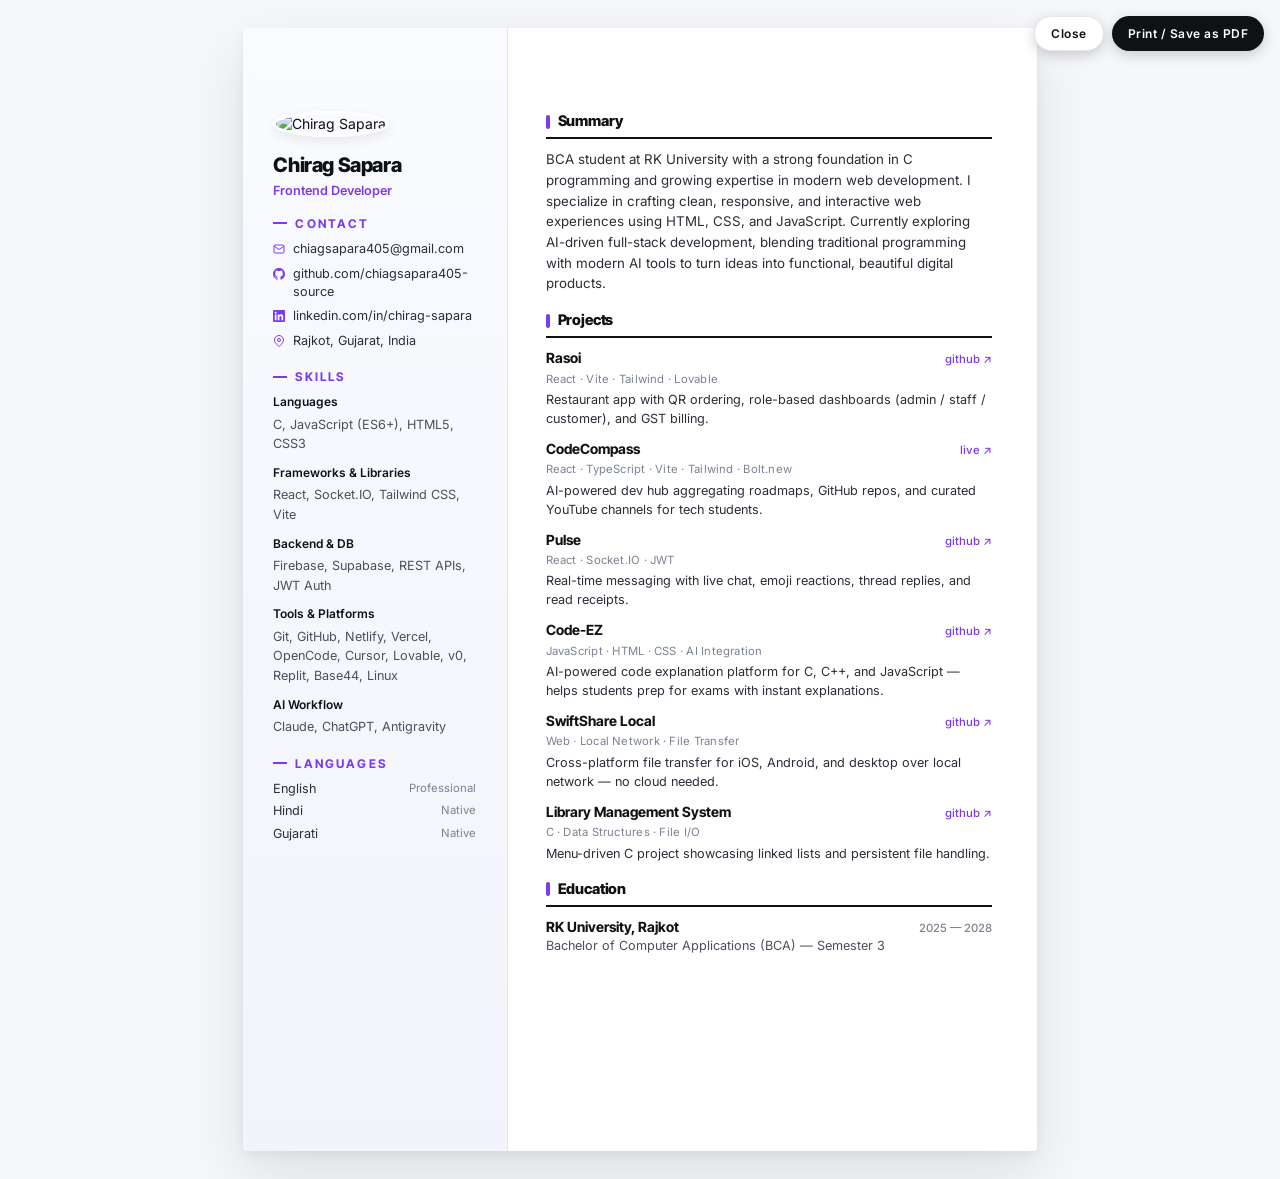
==== resume.html @ 9311c14d "Update resume: new PDF, add HTML resume, link in hero" ====
<!DOCTYPE html>
<html lang="en">
<head>
  <meta charset="UTF-8">
  <title>Chirag Sapara — Resume</title>
  <link href="https://fonts.googleapis.com/css2?family=Inter:wght@400;500;600;700;800&family=Inter+Tight:wght@600;700;800&display=swap" rel="stylesheet">
  <style>
    /* ==========================================
       SCREEN STYLES
       ========================================== */
    :root {
      --accent: #7c3aed;
      --accent-light: #a78bfa;
      --ink: #0f1115;
      --ink-2: #2a2e38;
      --ink-3: #4a5060;
      --muted: #7a8294;
      --line: #e4e6ec;
      --bg: #f6f7fb;
      --paper: #ffffff;
    }

    *, *::before, *::after {
      box-sizing: border-box;
      margin: 0;
      padding: 0;
    }

    html, body {
      font-family: 'Inter', system-ui, sans-serif;
      font-size: 10.5pt;
      line-height: 1.45;
      color: var(--ink);
      background: var(--bg);
      -webkit-font-smoothing: antialiased;
    }

    .toolbar {
      position: fixed;
      top: 16px;
      right: 16px;
      z-index: 10;
      display: flex;
      gap: 8px;
    }

    .toolbar button {
      background: var(--ink);
      color: #fff;
      border: none;
      padding: 9px 16px;
      border-radius: 999px;
      font: 600 12px 'Inter', sans-serif;
      letter-spacing: 0.04em;
      cursor: pointer;
      box-shadow: 0 4px 14px rgba(0,0,0,0.18);
      transition: transform 0.2s, background 0.2s;
    }
    .toolbar button:hover { background: var(--accent); transform: translateY(-1px); }
    .toolbar button.secondary { background: #fff; color: var(--ink); border: 1px solid var(--line); }

    /* The A4 page */
    .page {
      width: 210mm;
      min-height: 297mm;
      margin: 28px auto;
      background: var(--paper);
      display: grid;
      grid-template-columns: 70mm 1fr;
      box-shadow: 0 24px 60px rgba(15, 17, 21, 0.10), 0 4px 12px rgba(0,0,0,0.05);
      border-radius: 4px;
      overflow: hidden;
    }

    /* Sidebar */
    .sidebar {
      background: linear-gradient(180deg, #fafbff 0%, #f3f4fb 100%);
      padding: 22mm 8mm 18mm 8mm;
      border-right: 1px solid var(--line);
    }

    .main {
      padding: 22mm 12mm 18mm 10mm;
    }

    /* Sidebar blocks */
    .sb-block { margin-bottom: 18px; }
    .sb-block:last-child { margin-bottom: 0; }

    .sb-label {
      font-family: 'Inter Tight', 'Inter', sans-serif;
      font-size: 9pt;
      font-weight: 700;
      letter-spacing: 0.18em;
      text-transform: uppercase;
      color: var(--accent);
      margin-bottom: 8px;
      display: flex;
      align-items: center;
      gap: 8px;
    }
    .sb-label::before {
      content: '';
      width: 14px;
      height: 2px;
      background: var(--accent);
    }

    /* Contact */
    .avatar {
      width: 70px;
      height: 70px;
      border-radius: 50%;
      object-fit: cover;
      margin-bottom: 14px;
      border: 3px solid #fff;
      box-shadow: 0 4px 12px rgba(0,0,0,0.08);
    }
    .sb-name {
      font-family: 'Inter Tight', sans-serif;
      font-weight: 800;
      font-size: 15pt;
      letter-spacing: -0.02em;
      margin-bottom: 2px;
    }
    .sb-role {
      font-size: 9.5pt;
      color: var(--accent);
      font-weight: 600;
      margin-bottom: 14px;
    }

    .contact-list { list-style: none; }
    .contact-list li {
      display: flex;
      align-items: flex-start;
      gap: 8px;
      font-size: 9.5pt;
      margin-bottom: 7px;
      color: var(--ink-2);
      line-height: 1.4;
      word-break: break-word;
    }
    .contact-list svg {
      width: 12px;
      height: 12px;
      flex-shrink: 0;
      margin-top: 3px;
      color: var(--accent);
    }
    .contact-list a {
      color: var(--ink-2);
      text-decoration: none;
    }
    .contact-list a:hover { color: var(--accent); }

    /* Skill groups */
    .skill-group { margin-bottom: 10px; }
    .skill-group:last-child { margin-bottom: 0; }
    .skill-cat {
      font-size: 9pt;
      font-weight: 600;
      color: var(--ink);
      margin-bottom: 4px;
    }
    .skill-items {
      font-size: 9.5pt;
      color: var(--ink-3);
      line-height: 1.55;
    }

    /* Main blocks */
    .block { margin-bottom: 16px; }
    .block:last-child { margin-bottom: 0; }

    .block-label {
      font-family: 'Inter Tight', sans-serif;
      font-size: 11pt;
      font-weight: 800;
      letter-spacing: -0.01em;
      color: var(--ink);
      padding-bottom: 5px;
      border-bottom: 2px solid var(--ink);
      margin-bottom: 10px;
      display: flex;
      align-items: center;
      gap: 8px;
    }
    .block-label::before {
      content: '';
      width: 4px;
      height: 14px;
      background: var(--accent);
      border-radius: 2px;
    }

    .summary {
      font-size: 10pt;
      line-height: 1.55;
      color: var(--ink-2);
    }

    /* Projects */
    .project {
      margin-bottom: 11px;
    }
    .project:last-child { margin-bottom: 0; }

    .project-head {
      display: flex;
      justify-content: space-between;
      align-items: baseline;
      gap: 8px;
      margin-bottom: 2px;
    }
    .project-name {
      font-family: 'Inter Tight', sans-serif;
      font-weight: 700;
      font-size: 10.5pt;
      color: var(--ink);
    }
    .project-link {
      font-size: 8.5pt;
      color: var(--accent);
      text-decoration: none;
      font-weight: 500;
    }
    .project-stack {
      font-size: 8.5pt;
      color: var(--muted);
      margin-bottom: 3px;
      letter-spacing: 0.02em;
    }
    .project-desc {
      font-size: 9.5pt;
      color: var(--ink-2);
      line-height: 1.5;
    }
    .project-desc ul {
      list-style: none;
      padding: 0;
    }
    .project-desc li {
      padding-left: 12px;
      position: relative;
      margin-bottom: 1px;
    }
    .project-desc li::before {
      content: '▸';
      color: var(--accent);
      position: absolute;
      left: 0;
      top: 0;
      font-size: 9pt;
    }

    /* Education */
    .edu-item { margin-bottom: 8px; }
    .edu-item:last-child { margin-bottom: 0; }
    .edu-head {
      display: flex;
      justify-content: space-between;
      align-items: baseline;
      gap: 8px;
    }
    .edu-school {
      font-family: 'Inter Tight', sans-serif;
      font-weight: 700;
      font-size: 10.5pt;
      color: var(--ink);
    }
    .edu-year {
      font-size: 8.5pt;
      color: var(--muted);
      font-weight: 500;
    }
    .edu-degree {
      font-size: 9.5pt;
      color: var(--ink-3);
    }

    /* Languages */
    .lang-list { list-style: none; }
    .lang-list li {
      display: flex;
      justify-content: space-between;
      font-size: 9.5pt;
      margin-bottom: 4px;
      color: var(--ink-2);
    }
    .lang-level {
      color: var(--muted);
      font-size: 8.5pt;
    }

    /* ==========================================
       PRINT STYLES
       ========================================== */
    @media print {
      @page {
        size: A4;
        margin: 0;
      }
      html, body {
        background: #fff;
        margin: 0;
        padding: 0;
      }
      .toolbar { display: none !important; }
      .page {
        width: 210mm;
        height: 297mm;
        margin: 0;
        box-shadow: none;
        border-radius: 0;
      }
    }
  </style>
</head>
<body>

  <div class="toolbar">
    <button class="secondary" onclick="window.close()">Close</button>
    <button onclick="window.print()">Print / Save as PDF</button>
  </div>

  <div class="page">
    <!-- ========== SIDEBAR ========== -->
    <aside class="sidebar">
      <img src="https://avatars.githubusercontent.com/u/223922457?v=4" alt="Chirag Sapara" class="avatar">
      <div class="sb-name">Chirag Sapara</div>
      <div class="sb-role">Frontend Developer</div>

      <div class="sb-block">
        <div class="sb-label">Contact</div>
        <ul class="contact-list">
          <li>
            <svg viewBox="0 0 24 24" fill="none" stroke="currentColor" stroke-width="2"><path d="M4 4h16c1.1 0 2 .9 2 2v12c0 1.1-.9 2-2 2H4c-1.1 0-2-.9-2-2V6c0-1.1.9-2 2-2z"/><polyline points="22,6 12,13 2,6"/></svg>
            <a href="mailto:chiagsapara405@gmail.com">chiagsapara405@gmail.com</a>
          </li>
          <li>
            <svg viewBox="0 0 24 24" fill="currentColor"><path d="M12 0c-6.626 0-12 5.373-12 12 0 5.302 3.438 9.8 8.207 11.387.599.111.793-.261.793-.577v-2.234c-3.338.726-4.033-1.416-4.033-1.416-.546-1.387-1.333-1.756-1.333-1.756-1.089-.745.083-.729.083-.729 1.205.084 1.839 1.237 1.839 1.237 1.07 1.834 2.807 1.304 3.492.997.107-.775.418-1.305.762-1.604-2.665-.305-5.467-1.334-5.467-5.931 0-1.311.469-2.381 1.236-3.221-.124-.303-.535-1.524.117-3.176 0 0 1.008-.322 3.301 1.23.957-.266 1.983-.399 3.003-.404 1.02.005 2.047.138 3.006.404 2.291-1.552 3.297-1.23 3.297-1.23.653 1.653.242 2.874.118 3.176.77.84 1.235 1.911 1.235 3.221 0 4.609-2.807 5.624-5.479 5.921.43.372.823 1.102.823 2.222v3.293c0 .319.192.694.801.576 4.765-1.589 8.199-6.086 8.199-11.386 0-6.627-5.373-12-12-12z"/></svg>
            <a href="https://github.com/chiagsapara405-source" target="_blank">github.com/chiagsapara405-source</a>
          </li>
          <li>
            <svg viewBox="0 0 24 24" fill="currentColor"><path d="M20.447 20.452h-3.554v-5.569c0-1.328-.027-3.037-1.852-3.037-1.853 0-2.136 1.445-2.136 2.939v5.667H9.351V9h3.414v1.561h.046c.477-.9 1.637-1.85 3.37-1.85 3.601 0 4.267 2.37 4.267 5.455v6.286zM5.337 7.433c-1.144 0-2.063-.926-2.063-2.065 0-1.138.92-2.063 2.063-2.063 1.14 0 2.064.925 2.064 2.063 0 1.139-.925 2.065-2.064 2.065zm1.782 13.019H3.555V9h3.564v11.452zM22.225 0H1.771C.792 0 0 .774 0 1.729v20.542C0 23.227.792 24 1.771 24h20.451C23.2 24 24 23.227 24 22.271V1.729C24 .774 23.2 0 22.222 0h.003z"/></svg>
            <a href="https://www.linkedin.com/in/chirag-sapara-085bb9389" target="_blank">linkedin.com/in/chirag-sapara</a>
          </li>
          <li>
            <svg viewBox="0 0 24 24" fill="none" stroke="currentColor" stroke-width="2"><path d="M21 10c0 7-9 13-9 13s-9-6-9-13a9 9 0 0 1 18 0z"/><circle cx="12" cy="10" r="3"/></svg>
            Rajkot, Gujarat, India
          </li>
        </ul>
      </div>

      <div class="sb-block">
        <div class="sb-label">Skills</div>
        <div class="skill-group">
          <div class="skill-cat">Languages</div>
          <div class="skill-items">C, JavaScript (ES6+), HTML5, CSS3</div>
        </div>
        <div class="skill-group">
          <div class="skill-cat">Frameworks &amp; Libraries</div>
          <div class="skill-items">React, Socket.IO, Tailwind CSS, Vite</div>
        </div>
        <div class="skill-group">
          <div class="skill-cat">Backend &amp; DB</div>
          <div class="skill-items">Firebase, Supabase, REST APIs, JWT Auth</div>
        </div>
        <div class="skill-group">
          <div class="skill-cat">Tools &amp; Platforms</div>
          <div class="skill-items">Git, GitHub, Netlify, Vercel, OpenCode, Cursor, Lovable, v0, Replit, Base44, Linux</div>
        </div>
        <div class="skill-group">
          <div class="skill-cat">AI Workflow</div>
          <div class="skill-items">Claude, ChatGPT, Antigravity</div>
        </div>
      </div>

      <div class="sb-block">
        <div class="sb-label">Languages</div>
        <ul class="lang-list">
          <li><span>English</span><span class="lang-level">Professional</span></li>
          <li><span>Hindi</span><span class="lang-level">Native</span></li>
          <li><span>Gujarati</span><span class="lang-level">Native</span></li>
        </ul>
      </div>
    </aside>

    <!-- ========== MAIN ========== -->
    <main class="main">

      <div class="block">
        <div class="block-label">Summary</div>
        <p class="summary">
          BCA student at RK University with a strong foundation in C programming and growing
          expertise in modern web development. I specialize in crafting clean, responsive, and
          interactive web experiences using HTML, CSS, and JavaScript. Currently exploring
          AI-driven full-stack development, blending traditional programming with modern AI
          tools to turn ideas into functional, beautiful digital products.
        </p>
      </div>

      <div class="block">
        <div class="block-label">Projects</div>

        <div class="project">
          <div class="project-head">
            <span class="project-name">Rasoi</span>
            <a class="project-link" href="https://github.com/chiagsapara405-source/gujarati-spice-order" target="_blank">github ↗</a>
          </div>
          <div class="project-stack">React · Vite · Tailwind · Lovable</div>
          <div class="project-desc">Restaurant app with QR ordering, role-based dashboards (admin / staff / customer), and GST billing.</div>
        </div>

        <div class="project">
          <div class="project-head">
            <span class="project-name">CodeCompass</span>
            <a class="project-link" href="https://codecompass-learn.vercel.app/" target="_blank">live ↗</a>
          </div>
          <div class="project-stack">React · TypeScript · Vite · Tailwind · Bolt.new</div>
          <div class="project-desc">AI-powered dev hub aggregating roadmaps, GitHub repos, and curated YouTube channels for tech students.</div>
        </div>

        <div class="project">
          <div class="project-head">
            <span class="project-name">Pulse</span>
            <a class="project-link" href="https://github.com/chiagsapara405-source/spark-messenger" target="_blank">github ↗</a>
          </div>
          <div class="project-stack">React · Socket.IO · JWT</div>
          <div class="project-desc">Real-time messaging with live chat, emoji reactions, thread replies, and read receipts.</div>
        </div>

        <div class="project">
          <div class="project-head">
            <span class="project-name">Code-EZ</span>
            <a class="project-link" href="https://github.com/chiagsapara405-source/code-ez" target="_blank">github ↗</a>
          </div>
          <div class="project-stack">JavaScript · HTML · CSS · AI Integration</div>
          <div class="project-desc">AI-powered code explanation platform for C, C++, and JavaScript — helps students prep for exams with instant explanations.</div>
        </div>

        <div class="project">
          <div class="project-head">
            <span class="project-name">SwiftShare Local</span>
            <a class="project-link" href="https://github.com/chiagsapara405-source/swiftshare-local" target="_blank">github ↗</a>
          </div>
          <div class="project-stack">Web · Local Network · File Transfer</div>
          <div class="project-desc">Cross-platform file transfer for iOS, Android, and desktop over local network — no cloud needed.</div>
        </div>

        <div class="project">
          <div class="project-head">
            <span class="project-name">Library Management System</span>
            <a class="project-link" href="https://github.com/chiagsapara405-source/library-management-system" target="_blank">github ↗</a>
          </div>
          <div class="project-stack">C · Data Structures · File I/O</div>
          <div class="project-desc">Menu-driven C project showcasing linked lists and persistent file handling.</div>
        </div>
      </div>

      <div class="block">
        <div class="block-label">Education</div>
        <div class="edu-item">
          <div class="edu-head">
            <span class="edu-school">RK University, Rajkot</span>
            <span class="edu-year">2025 — 2028</span>
          </div>
          <div class="edu-degree">Bachelor of Computer Applications (BCA) — Semester 3</div>
        </div>
      </div>

    </main>
  </div>

</body>
</html>
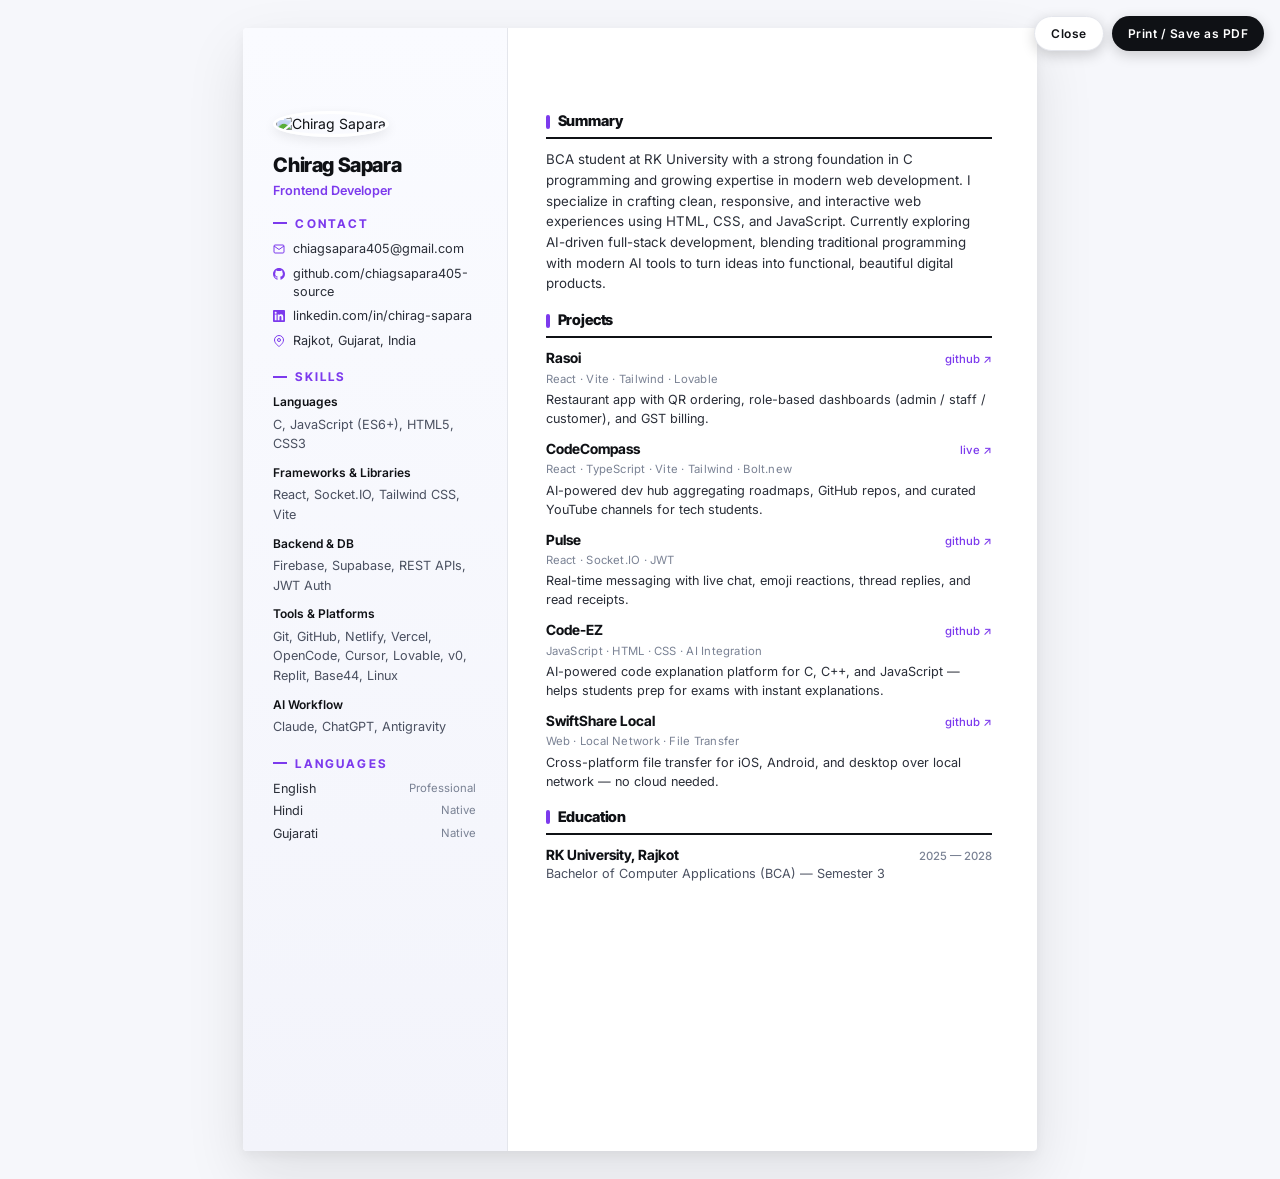
==== commit 340f892a: "Apply Chili Obsidian re-theme + content updates" ====
--- a/resume.html
+++ b/resume.html
@@ -448,15 +448,6 @@
           <div class="project-stack">Web · Local Network · File Transfer</div>
           <div class="project-desc">Cross-platform file transfer for iOS, Android, and desktop over local network — no cloud needed.</div>
         </div>
-
-        <div class="project">
-          <div class="project-head">
-            <span class="project-name">Library Management System</span>
-            <a class="project-link" href="https://github.com/chiagsapara405-source/library-management-system" target="_blank">github ↗</a>
-          </div>
-          <div class="project-stack">C · Data Structures · File I/O</div>
-          <div class="project-desc">Menu-driven C project showcasing linked lists and persistent file handling.</div>
-        </div>
       </div>
 
       <div class="block">
